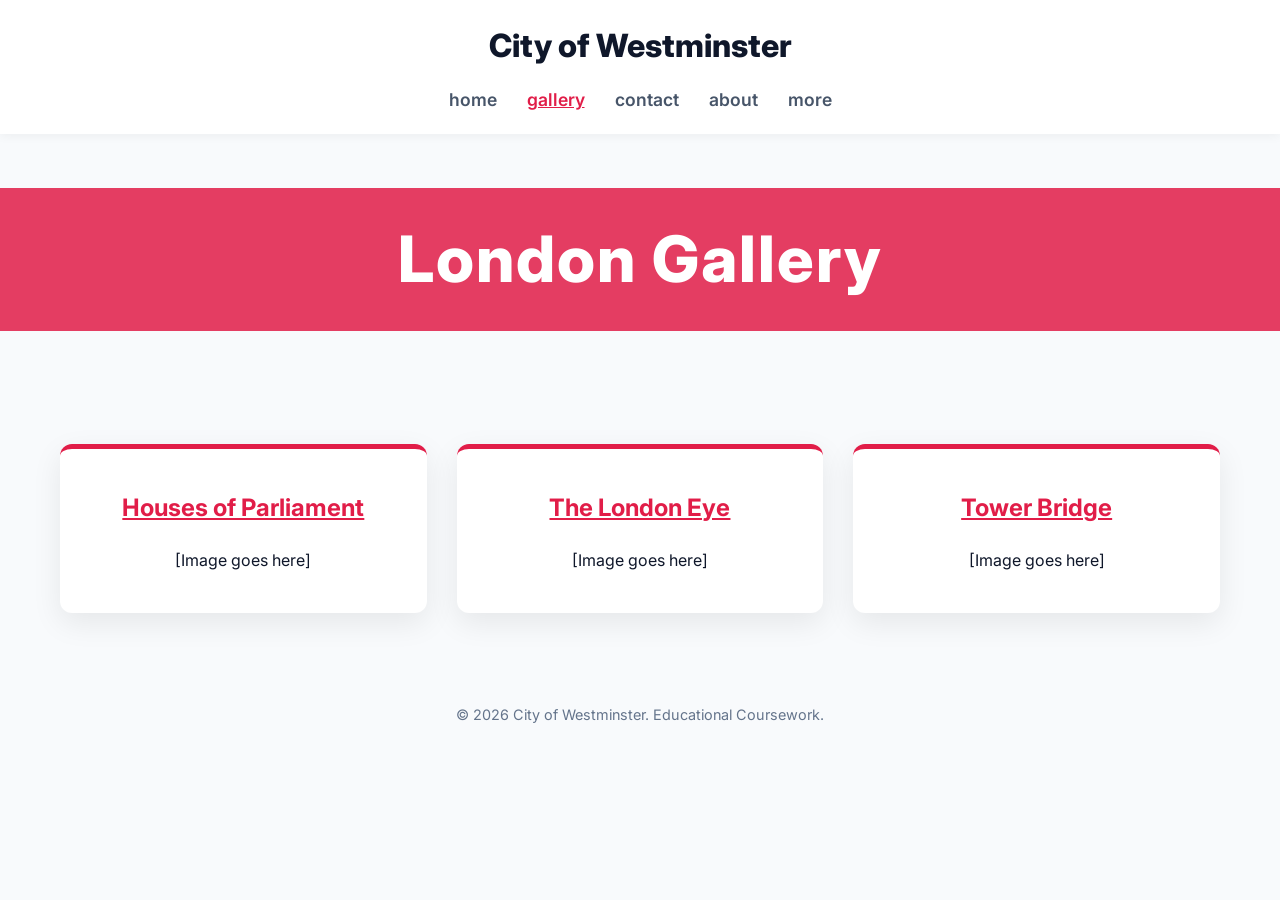
==== gallery.html @ 4a9e713a "Add initial gallery.html structure and content" ====
<!DOCTYPE html>
<html lang="en">
<head>
    <meta charset="UTF-8">
    <meta name="viewport" content="width=device-width, initial-scale=1.0">
    <title>Gallery | British Values</title>
    <link href="https://fonts.googleapis.com/css2?family=Inter:wght@400;600;800&display=swap" rel="stylesheet">
    <link rel="stylesheet" href="style.css">
</head>
<body>

    <header class="main-header">
        <div class="logo-container">
            <h1>City of Westminster</h1>
        </div>
        <nav class="main-nav">
            <ul>
                <li><a href="index.html">home</a></li>
                <li><a href="gallery.html" class="active">gallery</a></li>
                <li><a href="contact.html">contact</a></li>
                <li><a href="about.html">about</a></li>
                <li><a href="more.html">more</a></li>
            </ul>
        </nav>
    </header>

    <section class="hero" style="height: 250px;">
        <div class="hero-overlay">
            <h2>London Gallery</h2>
        </div>
    </section>

    <main class="content-container">
        
        <article class="info-card">
            <h3>Houses of Parliament</h3>
            <p>[Image goes here]</p>
        </article>

        <article class="info-card">
            <h3>The London Eye</h3>
            <p>[Image goes here]</p>
        </article>

        <article class="info-card">
            <h3>Tower Bridge</h3>
            <p>[Image goes here]</p>
        </article>

    </main>

    <footer class="main-footer">
        <p>&copy; 2026 City of Westminster. Educational Coursework.</p>
    </footer>

</body>
</html>
---- style.css ----
/* GLOBAL SETTINGS */
* {
    margin: 0;
    padding: 0;
    box-sizing: border-box;
}

body {
    font-family: 'Inter', sans-serif; /* Modern Distinction-level font */
    background-color: #f8fafc;
    color: #0f172a;
    line-height: 1.6;
}

/* HEADER & NAV */
.main-header {
    background-color: #ffffff;
    padding: 20px 0;
    text-align: center;
    box-shadow: 0 2px 10px rgba(0,0,0,0.05);
}

.logo-container h1 {
    font-size: 2rem;
    font-weight: 800;
    margin-bottom: 15px;
}

.main-nav ul {
    list-style: none;
    display: flex;
    justify-content: center;
    gap: 30px;
}

.main-nav a {
    text-decoration: none;
    color: #475569;
    font-weight: 600;
    font-size: 1.1rem;
    text-transform: lowercase;
    transition: color 0.3s ease;
}

.main-nav a:hover, .main-nav a.active {
    color: #e11d48; /* A sophisticated red accent */
    text-decoration: underline;
}

/* HERO SECTION (Union Jack Background) */
.hero {
    /* Change 'union-jack.jpg' to whatever you name your image! */
    background: url('union-jack.jpg') center/cover no-repeat;
    height: 400px;
    display: flex;
    align-items: center;
    justify-content: center;
}

.hero-overlay {
    background-color: rgba(225, 29, 72, 0.85); /* Red transparent bar */
    width: 100%;
    text-align: center;
    padding: 20px 0;
}

.hero-overlay h2 {
    color: white;
    font-size: 4rem;
    font-weight: 800;
    letter-spacing: 2px;
}

/* CONTENT GRID (The 3 Boxes) */
.content-container {
    display: grid;
    grid-template-columns: repeat(auto-fit, minmax(300px, 1fr));
    gap: 30px;
    max-width: 1200px;
    margin: 60px auto;
    padding: 0 20px;
}

/* MODERN INFO CARDS (Replacing thick black borders) */
.info-card {
    background: #ffffff;
    padding: 40px 30px;
    border-radius: 12px;
    box-shadow: 0 10px 30px rgba(0,0,0,0.08); /* Soft modern shadow */
    border-top: 5px solid #e11d48; /* Red accent top */
    text-align: center;
    transition: transform 0.3s ease;
}

.info-card:hover {
    transform: translateY(-5px);
}

.info-card h3 {
    color: #e11d48;
    font-size: 1.5rem;
    margin-bottom: 20px;
    text-decoration: underline;
}

.values-list {
    list-style-type: none;
    font-weight: 600;
    font-size: 1.1rem;
}

.values-list li {
    margin-bottom: 10px;
}

/* FOOTER */
.main-footer {
    text-align: center;
    padding: 30px;
    margin-top: 40px;
    color: #64748b;
    font-size: 0.9rem;
}
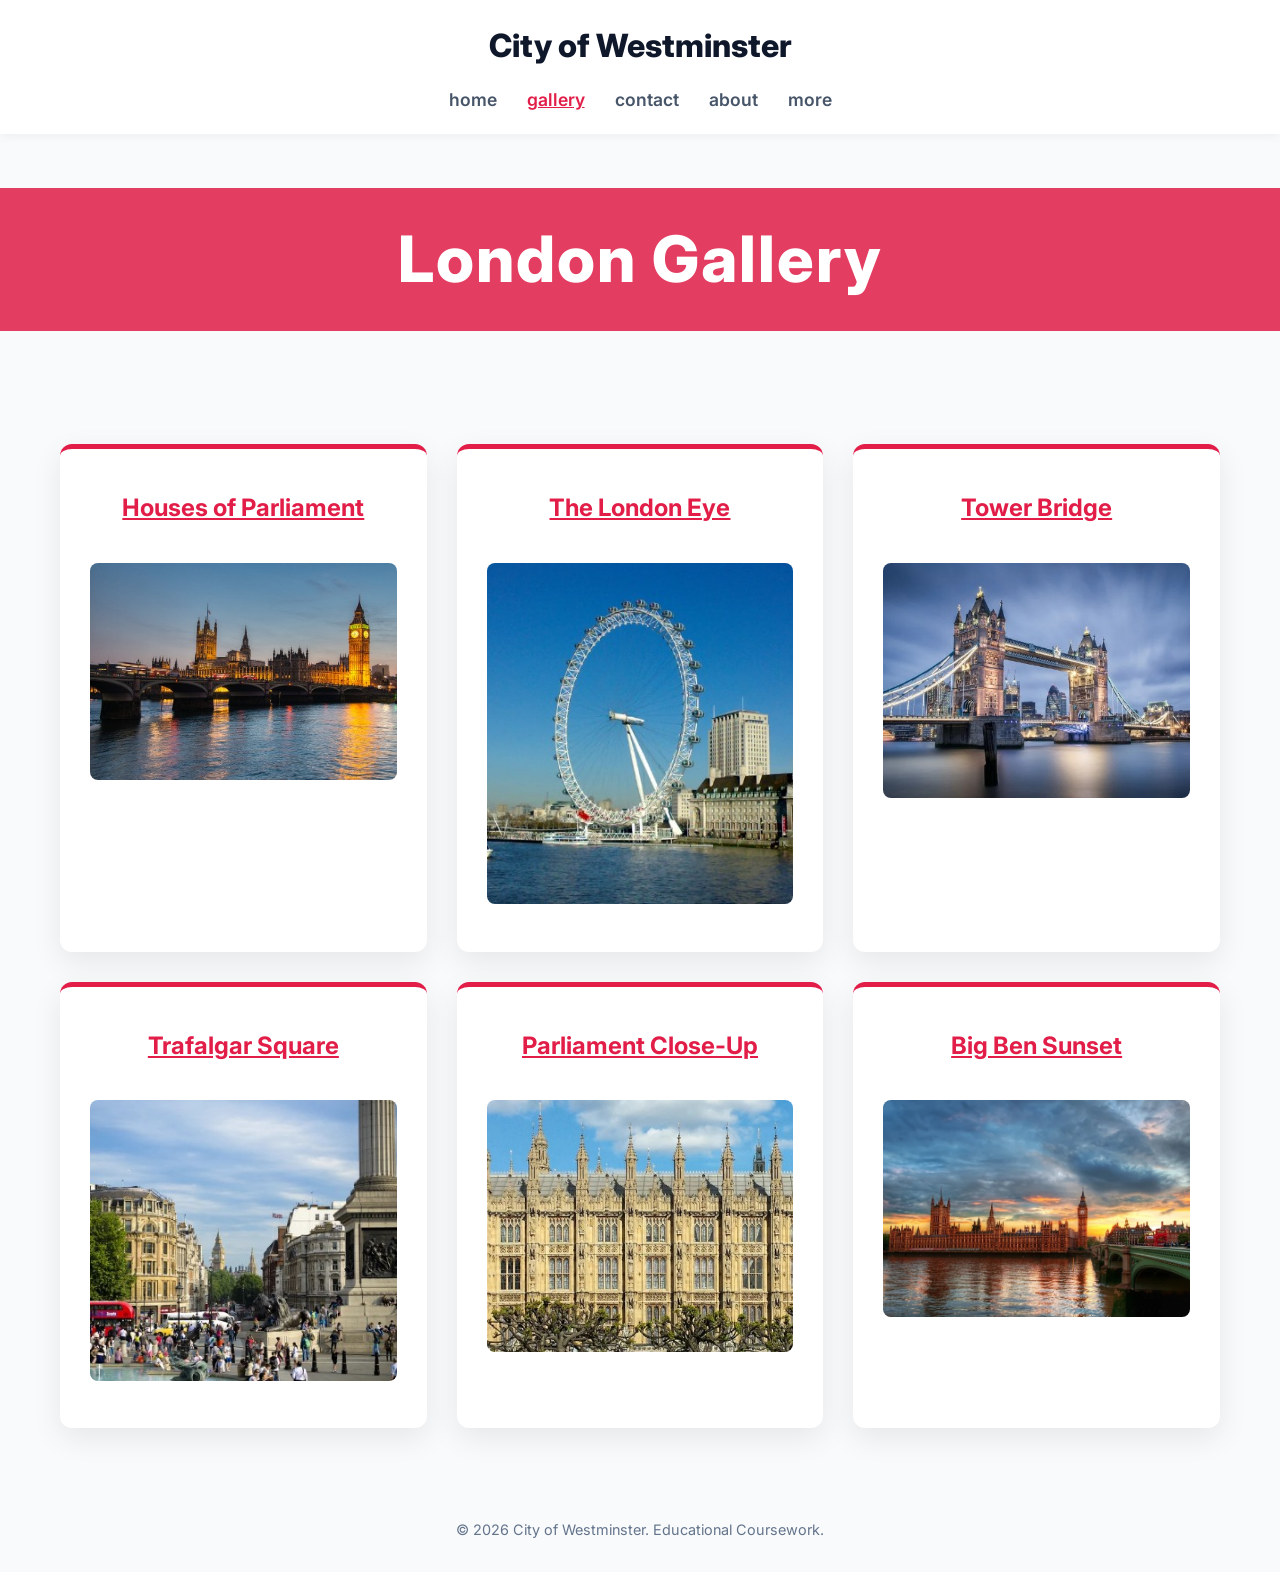
==== commit cf7050a4: "Add images for London landmarks in gallery Added images for various London landmarks in the gallery." ====
--- a/gallery.html
+++ b/gallery.html
@@ -30,21 +30,36 @@
         </div>
     </section>
 
-    <main class="content-container">
+<main class="content-container">
         
         <article class="info-card">
             <h3>Houses of Parliament</h3>
-            <p>[Image goes here]</p>
+            <img src="parliament-night.jpg.jpg" alt="Houses of Parliament at night" style="width: 100%; border-radius: 8px; margin-top: 15px;">
         </article>
 
         <article class="info-card">
             <h3>The London Eye</h3>
-            <p>[Image goes here]</p>
+            <img src="london-eye.jpg.jpg" alt="The London Eye" style="width: 100%; border-radius: 8px; margin-top: 15px;">
         </article>
 
         <article class="info-card">
             <h3>Tower Bridge</h3>
-            <p>[Image goes here]</p>
+            <img src="tower-bridge.jpg.jpg" alt="Tower Bridge" style="width: 100%; border-radius: 8px; margin-top: 15px;">
+        </article>
+
+        <article class="info-card">
+            <h3>Trafalgar Square</h3>
+            <img src="trafalgar-square.jpg.jpg" alt="Trafalgar Square" style="width: 100%; border-radius: 8px; margin-top: 15px;">
+        </article>
+
+        <article class="info-card">
+            <h3>Parliament Close-Up</h3>
+            <img src="parliament-day.jpg.jpg" alt="Parliament details" style="width: 100%; border-radius: 8px; margin-top: 15px;">
+        </article>
+
+        <article class="info-card">
+            <h3>Big Ben Sunset</h3>
+            <img src="big-ben-sunset.jpg.jpg" alt="Big Ben at sunset" style="width: 100%; border-radius: 8px; margin-top: 15px;">
         </article>
 
     </main>
